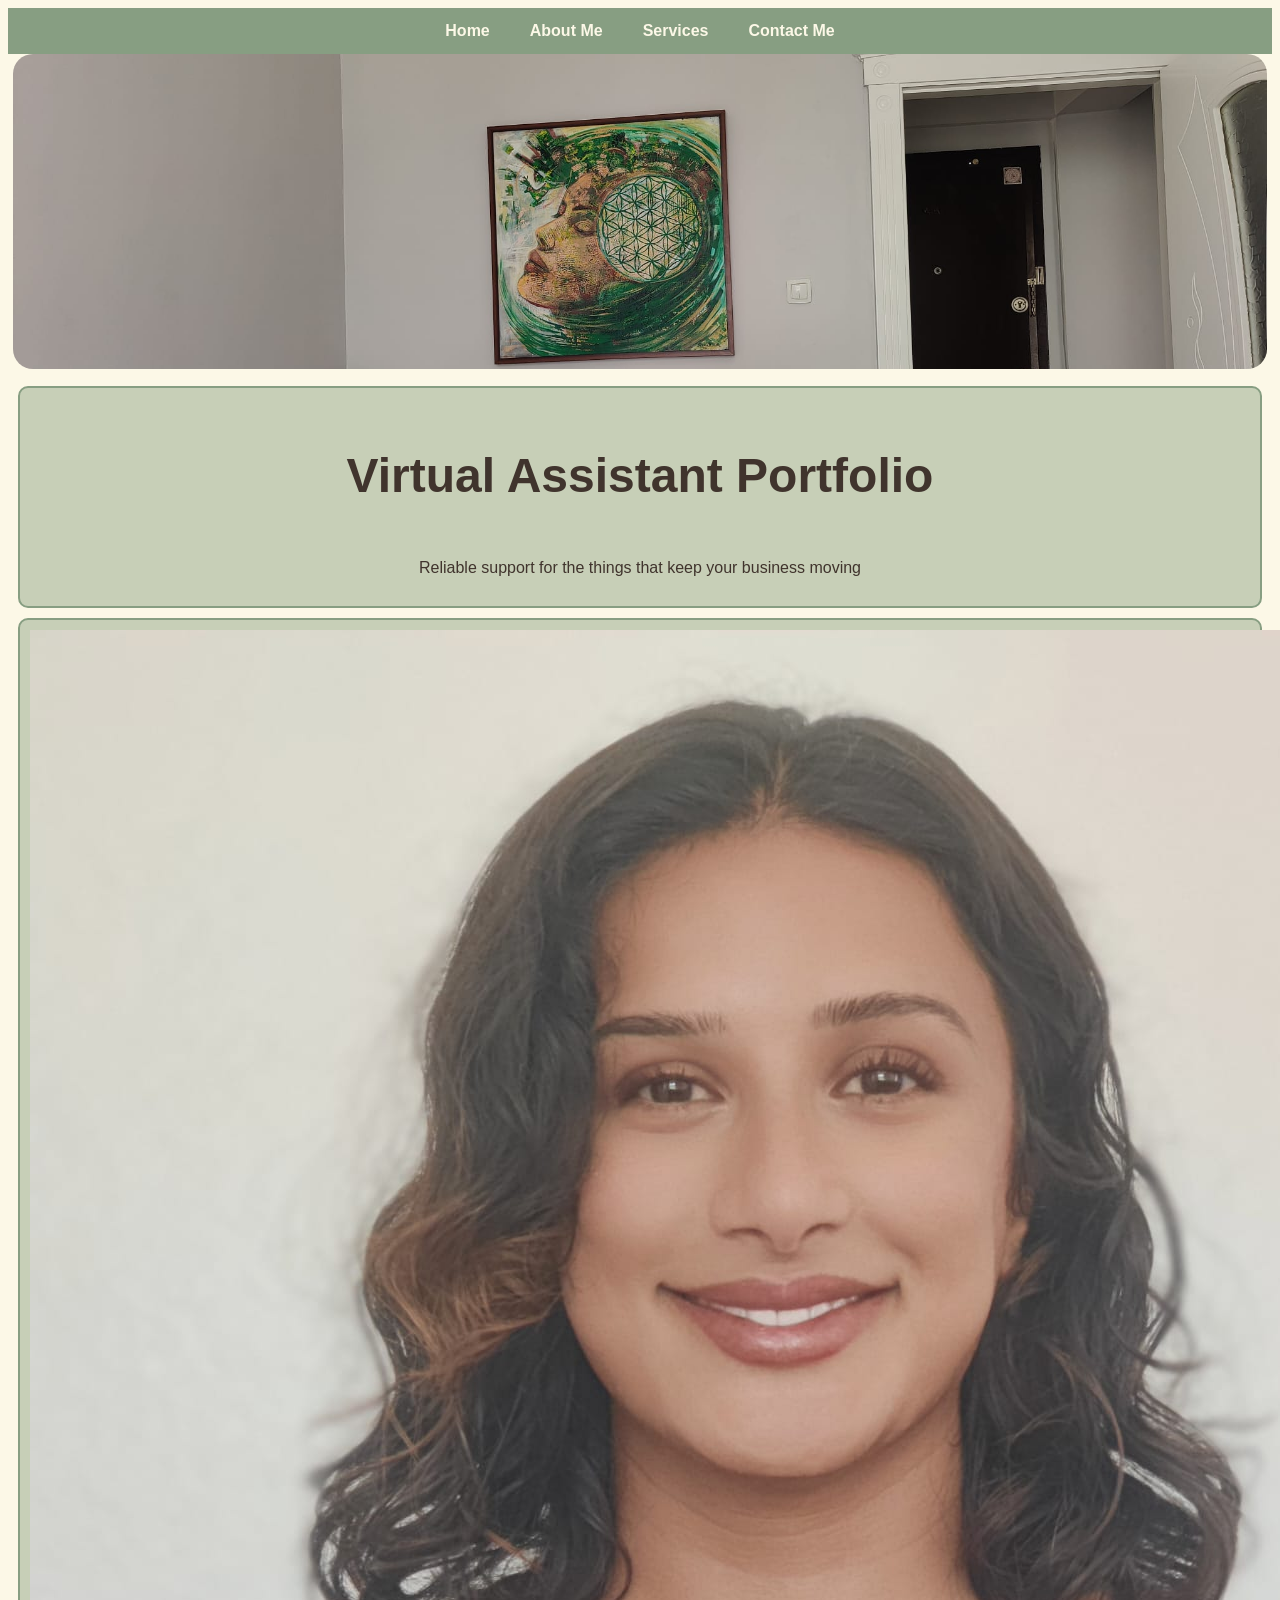
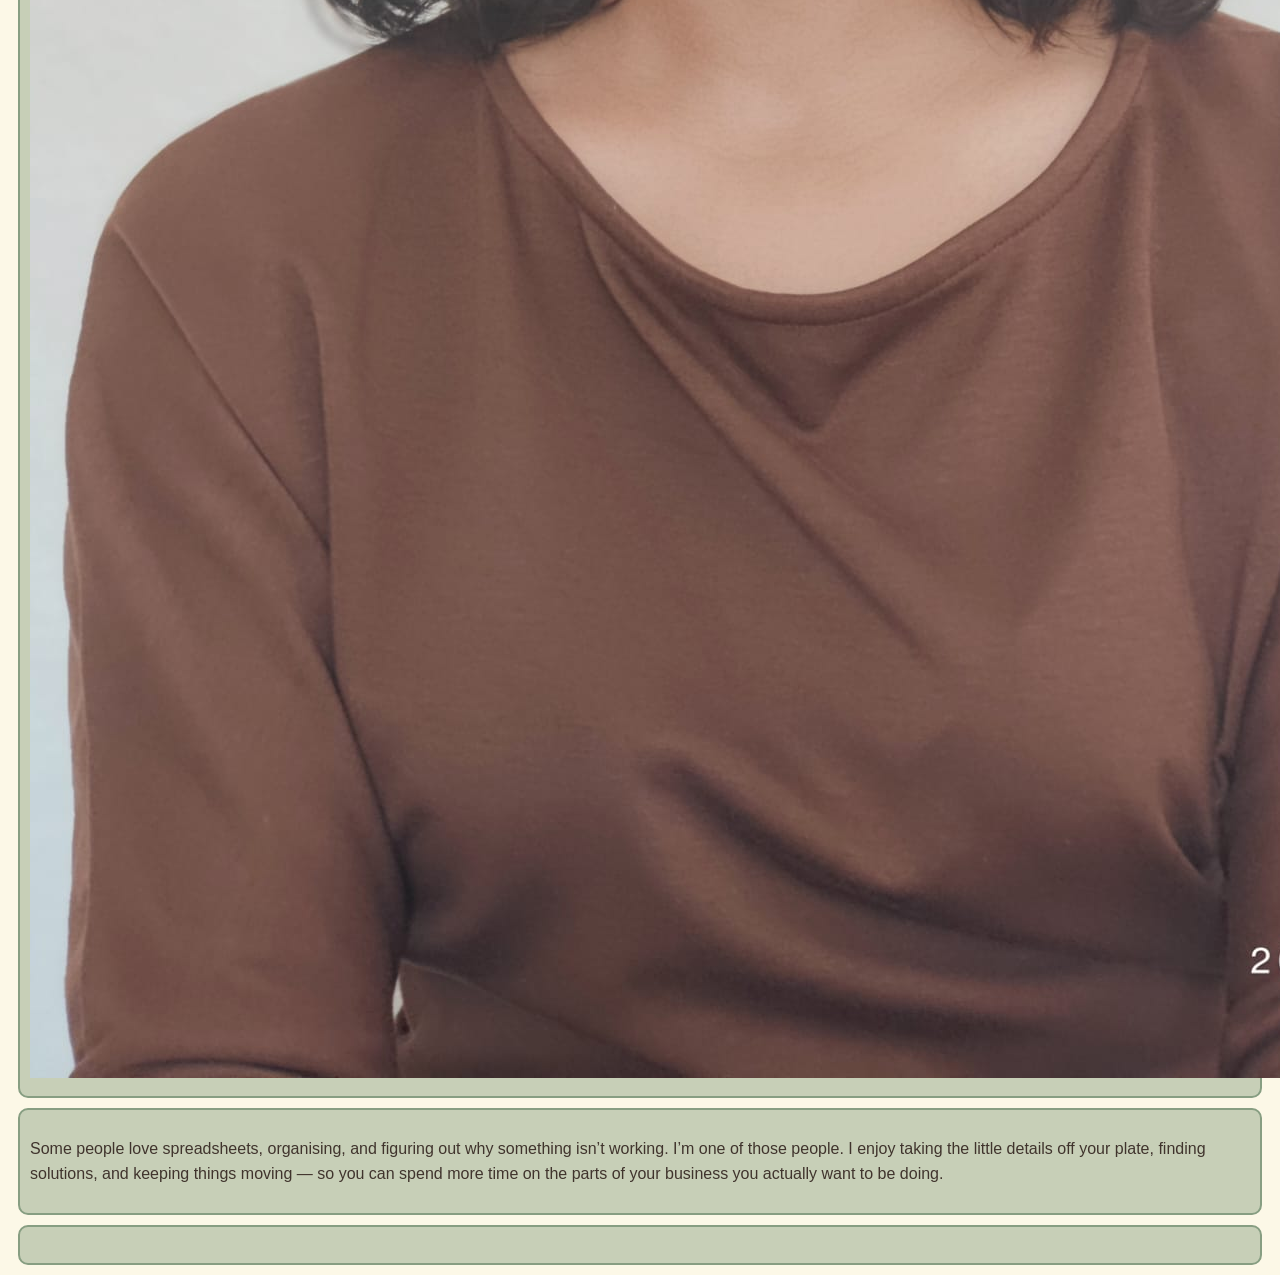
==== index.html @ 24ca6c6f "Move portfolio website files to repository root" ====
<!DOCTYPE html>
<html lang="en">
<head>
    <meta charset="UTF-8">
    <meta name="viewport" content="width=device-width, initial-scale=1.0">
    <title>Virtual Assistant Portfolio</title>
    <link rel="stylesheet" href="styles.css">
</head>

<body>
    <nav>
        <ul>
            <li><a href="index.html">Home</a></li>
            <li><a href="about-me.html">About Me</a></li>
            <li><a href="services.html">Services</a></li>
            <li><a href="contact-me.html">Contact Me</a></li>
        </ul>
    </nav>

    <header>
        <img src="images/Cover banner.jpeg" alt="photo of Shabnam working on her laptop in her home office" id="cover-banner">
        <section>
            <h1>Virtual Assistant Portfolio</h1>
            <p>Reliable support for the things that keep your business moving</p>
        </section>
    </header>

    <main>

        <div id="bio-container">
        <section id="headshot">
            <img src="images/headshot.jpeg" alt="headshot of Shabnam" id="headshot">
        </section>

        <section id="short-bio">
            <p>Some people love spreadsheets, organising, and figuring out why something isn’t working. I’m one of those people. I enjoy taking the little details off your plate, finding solutions, and keeping things moving — so you can spend more time on the parts of your business you actually want to be doing.</p>
        </section>

        <section id="CTA">
            <p></p>
        </section>
        </div>
        
    </main>

</body>
</html>
---- styles.css ----
/* Universal styles start */
:root {
    --text-color: #40342d;
    --background-page-color: #fcf8e7;
    --background-section-color: #c7cfb7;
    --border-section-color: #879e82;
    --unnamed-color: #a98467;
}

body {
    font-family: 'Trebuchet MS', 'Lucida Sans Unicode', 'Lucida Grande', 'Lucida Sans', Arial, sans-serif;
    line-height: 1.6;
    color: var(--text-color);
    background-color: var(--background-page-color);
}

section {
    background-color: var(--background-section-color);
    border-radius: 10px;
    border: 2px solid var(--border-section-color);
    padding: 10px;
    margin: 10px;
}

h2 {
    font-size: 2rem;
}

/* Universal styles end */

/*Navbar styles start */
nav ul {
    display: flex;
    list-style-type: none;
    padding: 0;
    margin: 0;
    background-color: var(--border-section-color);
    justify-content: center;
}

nav ul li {
    display: block;
    padding: 10px 20px;
}

nav ul li a {
    text-decoration: none;
    color: var(--background-page-color);
    font-weight: bold;
}

nav ul li a:hover {
    color: var(--border-section-color);
    background-color: var(--background-page-color);
    border-radius: 5px;
}


/*Navbar styles end */

/* Header styles start */
#cover-banner {
    object-fit: cover;
    width: 98vw;
    height: 35vh;
    object-position: top;
    border-radius: 20px;
    margin: 0;
    padding: 0;
}

header {
    text-align: center;
}

h1 {
    font-size: 3rem;
}

/* Header styles end */

/* What I bring styles start */

#what-i-bring {
    display: grid;
    grid-template-columns: repeat(2, 1fr);
    align-items: center;
}

#what-i-bring h2{
    grid-column: 1 / -1;
    text-align: center;
}

/* Bio styles start */

#bio {

}

/* Bio styles end */

/* Timeline styles */
#timeline-list dl {
    --timeline-line: var(--unnamed-color);
    position: relative;
    margin: 0;
    padding: 0.5rem 0 0.5rem 2rem;
    text-align: left;
}

#timeline-list dl::before {
    content: "";
    position: absolute;
    top: 0.85rem;
    bottom: 4rem;
    left: 1rem;
    width: 2px;
    background: var(--timeline-line);
}

#timeline-list dl dt,
#timeline-list dl dd {
    position: relative;
    z-index: 1;
    margin: 0;
    padding-bottom: 0.65rem;
}

#timeline-list dl dt {
    font-weight: 700;
}

#timeline-list dl dt::after {
    content: "";
    position: absolute;
    top: 0.35rem;
    left: -1.35rem;
    width: 0.85rem;
    height: 0.85rem;
    border-radius: 50%;
    background: var(--timeline-line);
}

#timeline-list dl dd {
    color: var(--text-color);
    line-height: 1.3;
}

@media (max-width: 520px) {
    #timeline-list dl {
        padding-left: 1.75rem;
    }

    #timeline-list dl dt::after {
        left: -1.67rem;
    }
}
/*Timeline styles end */

/* What I bring styles end */

#navbar {
    display: flex;
    flex-wrap: wrap;
    justify-content: center;
    gap: 0.5rem;
}

#navbar 
a {
    text-decoration: none;
    color: var(--text-color);
    font-weight: bold;
    padding: 0.5rem 1rem;
    border-radius: 5px;
    transition: background-color 0.3s ease;
}

#navbar a:hover {
    background-color: var(--background-page-color);
}

#navbar span {
  padding-right: 0.5rem;
  border-right: 3px solid var(--border-section-color);
}
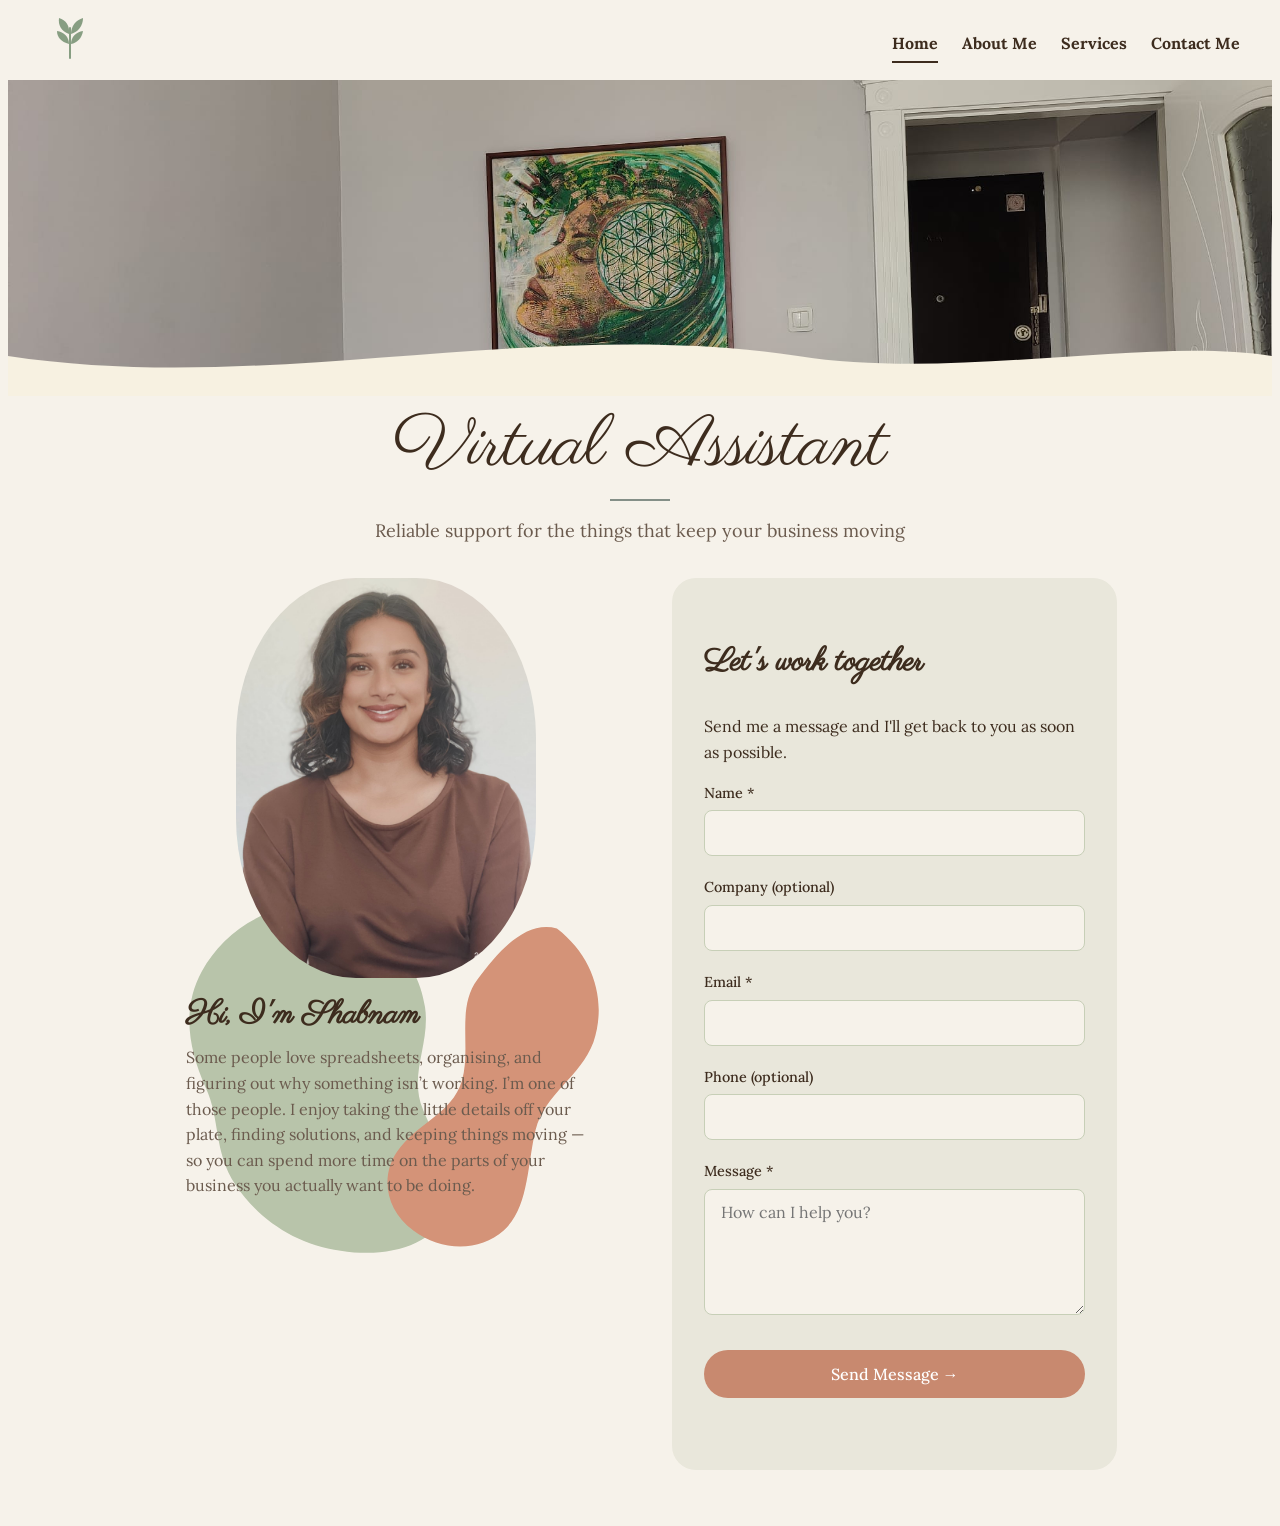
==== commit 053e7687: "Homepage complete" ====
--- a/index.html
+++ b/index.html
@@ -5,43 +5,177 @@
     <meta name="viewport" content="width=device-width, initial-scale=1.0">
     <title>Virtual Assistant Portfolio</title>
     <link rel="stylesheet" href="styles.css">
+    <link rel="preconnect" href="https://fonts.googleapis.com">
+    <link rel="preconnect" href="https://fonts.gstatic.com" crossorigin>
+    <link href="https://fonts.googleapis.com/css2?family=Lora:ital,wght@0,400..700;1,400..700&family=Parisienne&display=swap" rel="stylesheet">
 </head>
 
 <body>
-    <nav>
-        <ul>
-            <li><a href="index.html">Home</a></li>
-            <li><a href="about-me.html">About Me</a></li>
-            <li><a href="services.html">Services</a></li>
-            <li><a href="contact-me.html">Contact Me</a></li>
-        </ul>
-    </nav>
+    <div class="site-header">
+        <a href="index.html" id="logo" aria-label="Home">
+            <svg
+                viewBox="0 0 60 60"
+                width="60"
+                height="60"
+                xmlns="http://www.w3.org/2000/svg"
+                aria-label="Virtual Assistant logo"
+            >
+                <g fill="#879e82">
+
+                    <path d="M29 24 C21 21 18 15 19 8 C26 10 30 16 29 24Z"/>
+                    <path d="M31 24 C31 16 36 10 43 8 C43 16 38 22 31 24Z"/>
+
+                    <path d="M29 34 C21 32 17 27 17 21 C24 22 29 27 29 34Z"/>
+                    <path d="M31 34 C31 27 36 22 43 21 C42 28 37 33 31 34Z"/>
+
+                    <path d="M30 48 C30 38 30 28 30 18"
+                        fill="none"
+                        stroke="#879e82"
+                        stroke-width="2"
+                        stroke-linecap="round"/>
+
+                </g>
+            </svg>
+        </a>
+        
+        <nav>
+            <ul>
+                <li><a href="index.html" class="active" aria-current="page">Home</a></li>
+                <li><a href="about-me.html">About Me</a></li>
+                <li><a href="services.html">Services</a></li>
+                <li><a href="contact-me.html">Contact Me</a></li>
+            </ul>
+        </nav>
+    </div>
 
     <header>
-        <img src="images/Cover banner.jpeg" alt="photo of Shabnam working on her laptop in her home office" id="cover-banner">
-        <section>
-            <h1>Virtual Assistant Portfolio</h1>
-            <p>Reliable support for the things that keep your business moving</p>
-        </section>
+        <div class="hero-image-wrapper">
+            <img src="images/Cover banner.jpeg" id="cover-banner" alt="photo of Shabnam working on her laptop in her home office">
+            <svg class="curve-divider" viewBox="0 0 1440 80" preserveAspectRatio="none" xmlns="http://www.w3.org/2000/svg">
+                <path d="M0,40 C300,80 600,0 900,40 C1080,65 1300,20 1440,40 L1440,80 L0,80 Z" fill="#f7f1e1"/>
+            </svg>
+        </div>
+        <div class="hero-text">
+            <h1 class="script-heading">Virtual Assistant</h1>
+            <span class="heading-underline" aria-hidden="true"></span>
+            <p class="hero-tagline">Reliable support for the things that keep your business moving</p>
+        </div>
     </header>
 
-    <main>
+    <main id="index-main">
+        <div class="short-bio">
+            <div class="headshot-container">
+                <img src="images/headshot.jpeg" 
+                    alt="headshot of Shabnam" 
+                    id="headshot">
+                <svg viewBox="0 0 160 190" xmlns="http://www.w3.org/2000/svg" id="headshot-svg-left">
+                    <path
+                        d="M77 3
+                        C108 7 132 28 136 56
+                        C139 76 127 92 135 111
+                        C143 130 155 147 148 165
+                        C140 184 115 190 91 186
+                        C67 183 47 169 35 151
+                        C23 133 27 116 19 99
+                        C10 79 6 57 17 37
+                        C28 17 51 0 77 3Z"
+                        fill="#B8C4AA"/>
+                </svg>
+                <svg viewBox="0 0 110 170" xmlns="http://www.w3.org/2000/svg" id="headshot-svg-right">
+                    <path
+                        d="M48 4
+                        C71 7 87 23 91 43
+                        C94 61 83 76 88 94
+                        C93 111 104 128 99 144
+                        C94 159 78 168 61 166
+                        C44 164 34 151 35 137
+                        C36 120 49 108 45 91
+                        C41 75 25 62 27 45
+                        C29 27 33 8 48 4Z"
+                        fill="#D49378"/>
+                </svg>
+            </div>
 
-        <div id="bio-container">
-        <section id="headshot">
-            <img src="images/headshot.jpeg" alt="headshot of Shabnam" id="headshot">
-        </section>
+            <div class="bio-text">
+                <h2 class="script-heading">Hi, I'm Shabnam</h2>
+                <p>
+                    Some people love spreadsheets, organising, and figuring out why something isn’t working. 
+                    I’m one of those people. I enjoy taking the little details off your plate, finding solutions, 
+                    and keeping things moving — so you can spend more time on the parts of your business you 
+                    actually want to be doing.
+                </p>
+            </div>
+            <a href="#contact-form" class="scroll-to-form">Get in touch ↓</a>
+        </div>
 
-        <section id="short-bio">
-            <p>Some people love spreadsheets, organising, and figuring out why something isn’t working. I’m one of those people. I enjoy taking the little details off your plate, finding solutions, and keeping things moving — so you can spend more time on the parts of your business you actually want to be doing.</p>
-        </section>
+        <div class="cta" id="contact-form">
+            <h2 class="script-heading">Let's work together</h2>
+            <p>Send me a message and I'll get back to you as soon as possible.</p>
 
-        <section id="CTA">
-            <p></p>
-        </section>
+            <form action="https://api.web3forms.com/submit" method="POST">
+                <input type="hidden" name="access_key" value="1ca4f7ae-00f7-48b3-9ad8-837ef4db3cb2">
+                <div class="form-field">
+                    <label for="name">Name *</label>
+                    <input type="text" id="name" name="name" autocomplete="name" required>
+                </div>
+                <div class="form-field">
+                    <label for="company">Company (optional)</label>
+                    <input type="text" id="company" name="company" autocomplete="organization">
+                </div>
+                <div class="form-field">
+                    <label for="email">Email *</label>
+                    <input type="email" id="email" name="email" required autocomplete="email">
+                </div>
+                <div class="form-field">
+                    <label for="phone">Phone (optional)</label>
+                    <input type="tel" id="phone" name="phone" autocomplete="tel">
+                </div>
+                <div class="form-field">
+                    <label for="message">Message *</label>
+                    <textarea id="message" name="message" rows="5" required placeholder="How can I help you?"></textarea>
+                </div>
+                <input type="checkbox" name="botcheck" class="honeypot" tabindex="-1" autocomplete="off">
+                <button type="submit">Send Message <span class="arrow" aria-hidden="true">→</span></button>
+                <div id="form-result" aria-live="polite"></div>
+            </form>
         </div>
-        
-    </main>
+</main>
 
+<script>
+    document.querySelector("form").addEventListener("submit", async function(event) {
+        event.preventDefault();
+
+        const form = event.target;
+        const result = document.getElementById("form-result");
+        const button = form.querySelector("button[type=submit]");
+
+        button.textContent = "Sending...";
+        button.disabled = true;
+
+        const formData = new FormData(form);
+
+        try {
+            const response = await fetch(form.action, {
+                method: "POST",
+                body: formData,
+                headers: { "Accept": "application/json" }
+            });
+
+            const json = await response.json();
+
+            if (response.status === 200) {
+                result.innerHTML = "Thank you! I'll be in touch soon.";
+                form.reset();
+            } else {
+                result.innerHTML = "Something went wrong. Please try again.";
+            }
+        } catch (error) {
+            result.innerHTML = "Network error. Please try again.";
+        } finally {
+            button.textContent = "Send Message";
+            button.disabled = false;
+        }
+    });
+</script>
 </body>
 </html>
--- a/styles.css
+++ b/styles.css
@@ -1,90 +1,308 @@
-/* Universal styles start */
+/* ============================================
+   UNIVERSAL / GLOBAL
+   ============================================ */
 :root {
-    --text-color: #40342d;
-    --background-page-color: #fcf8e7;
-    --background-section-color: #c7cfb7;
-    --border-section-color: #879e82;
-    --unnamed-color: #a98467;
+    /* ---------- Base palette ---------- */
+    --cream:            #f6f2ea;
+    --dark-brown:       #3d2c1e;
+    --sage-green:       #848f87;
+    --soft-sage:        #e9e7db;
+    --light-sage:       #c7cfb7;
+    --terracotta:       #c8896f;
+    --soft-terracotta:  #d99b81;
+
+    /* ---------- Semantic roles ---------- */
+    --background-page:      var(--cream);
+    --background-form:      var(--soft-sage);
+    --background-button:    var(--terracotta);
+    --background-button-hover: #b87660;   /* slightly darker for hover */
+    
+    --text-color:           var(--dark-brown);
+    --text-on-button:       #ffffff;
+    --text-muted:           #6b5b4e;      /* for secondary text */
+
+    --border-input:         var(--light-sage);
+    --border-accent:        var(--sage-green);
+}
+
+*, *::after, *::before {
+    box-sizing: border-box;
+}
+
+html {
+    scroll-behavior: smooth;
 }
 
 body {
-    font-family: 'Trebuchet MS', 'Lucida Sans Unicode', 'Lucida Grande', 'Lucida Sans', Arial, sans-serif;
+    background-color: var(--background-page);
+    color: var(--text-color);
+    font-family: 'Lora', serif;
     line-height: 1.6;
-    color: var(--text-color);
-    background-color: var(--background-page-color);
+}
+
+.script-heading {
+    font-family: 'Parisienne', cursive;
 }
 
 section {
-    background-color: var(--background-section-color);
-    border-radius: 10px;
-    border: 2px solid var(--border-section-color);
-    padding: 10px;
-    margin: 10px;
+    margin: 0;
 }
 
 h2 {
     font-size: 2rem;
 }
 
-/* Universal styles end */
-
-/*Navbar styles start */
+/* ============================================
+   NAVIGATION
+   ============================================ */
+
+.site-header {
+    display: flex;
+    justify-content: space-between;
+    align-items: center;
+    padding: 0.15rem 2rem;
+    background-color: var(--background-page);
+}
+
+#logo {
+    color: var(--sage-green);
+}
+
 nav ul {
     display: flex;
+    gap: 1.5rem;
+    justify-content: center;
     list-style-type: none;
+    margin: 0;
     padding: 0;
-    margin: 0;
-    background-color: var(--border-section-color);
-    justify-content: center;
-}
-
-nav ul li {
+}
+
+nav a {
+    border-bottom: 2px solid transparent;
+    color: var(--text-color); 
+    font-weight: bold;
+    padding: 0.5rem 0;
+    text-decoration: none;
+    transition: border-color 0.2s ease;
+}
+
+nav a:hover {
+    border-bottom-color: var(--text-color);
+}
+
+nav a.active {
+    border-bottom-color: var(--text-color);
+}
+
+/* ============================================
+   HOME PAGE (index.html)
+   ============================================ */
+
+header h1 {
+    font-size: 4.5rem;
+    font-weight: 400;
+    line-height: 1;
+    margin: 0 0 0.5rem 0;
+}
+
+.heading-underline {
+    background-color: var(--sage-green);
+    display: inline-block;
+    height: 2px;
+    margin: 0.5rem 0 1rem 0;
+    width: 60px;
+}
+
+.hero-tagline {
+    color: var(--text-muted);
+    font-size: 1.125rem;
+    margin: 0;
+}
+
+.hero-text {
+    align-items: center;
+    display: flex;
+    flex-direction: column;
+    padding: 1rem 1rem;
+    text-align: center;
+}
+
+#cover-banner {
+    height: 35vh;
+    margin: 0;
+    object-fit: cover;
+    object-position: top;
+    padding: 0;
+    width: 100%;
+}
+
+.hero-image-wrapper {
+    position: relative;
+    line-height: 0;      /* removes tiny gap below image */
+}
+
+.curve-divider {
+    position: absolute;
+    bottom: -1px;        /* tiny overlap to prevent sub-pixel gap */
+    left: 0;
+    width: 100%;
+    height: 80px;
+}
+
+#index-main {
+    display: grid;
+    gap: 4rem;
+    grid-template-columns: 1fr 1fr;
+    margin: 0 auto;
+    max-width: 1050px;
+    padding: 1rem 3rem 3rem 3rem;
+}
+
+#headshot-container {
+    position: relative;
+}
+
+#headshot-svg-left {
+    position: absolute;
+    max-width: 300px;
+    z-index: -1;
+    top: 120%;
+    left: 25%;
+    transform: translate(-50%, -50%);
+}
+
+#headshot-svg-right {
+    position: absolute;
+    max-width: 300px;
+    max-height: 350px;
+    z-index: -1;
+    top: 120%;
+    left: 38%;
+    transform: translate(-50%, -50%) rotate(30deg);
+}
+
+#headshot {
+    border-radius: 40%;
     display: block;
-    padding: 10px 20px;
-}
-
-nav ul li a {
-    text-decoration: none;
-    color: var(--background-page-color);
-    font-weight: bold;
-}
-
-nav ul li a:hover {
-    color: var(--border-section-color);
-    background-color: var(--background-page-color);
-    border-radius: 5px;
-}
-
-
-/*Navbar styles end */
-
-/* Header styles start */
-#cover-banner {
+    height: auto;
+    width: 100%;
+    margin: 0 auto 0.5rem auto;
+    max-width: 300px;
     object-fit: cover;
-    width: 98vw;
-    height: 35vh;
-    object-position: top;
-    border-radius: 20px;
-    margin: 0;
-    padding: 0;
-}
-
-header {
+}
+
+.short-bio {
+    display: flex;
+    flex-direction: column;
+    align-items: center;
+    margin: 0 auto;
+    max-width: 400px;
+}
+
+.bio-text h2 {
+    margin-bottom: 0.25rem;
+    margin-top: 0.25rem;
+    z-index: 1;
+}
+
+.bio-text p {
+    color: var(--text-muted);
+    margin-top: 0.25rem;
+    margin-bottom: 0;
+}
+
+.scroll-to-form {
+    display: none;
+}
+
+.cta {
+    background-color: var(--background-form);
+    border-radius: 24px;
+    padding: 2rem;
+}
+
+.form-field {
+    margin-bottom: 1.25rem;
+}
+
+label {
+    display: block;
+    font-size: 0.9rem;
+    font-weight: 500;
+    margin-bottom: 0.35rem;
+    color: var(--text-color); 
+    font-family: inherit;
+}
+
+input, textarea {
+    width: 100%;
+    padding: 0.75rem 1rem;
+    border: 1px solid var(--border-input);
+    border-radius: 8px;
+    background-color: var(--cream);
+    font-family: inherit;
+    font-size: 1rem;
+}
+
+textarea {
+    resize: vertical;
+}
+
+input:focus, textarea:focus {
+    outline: none;
+    border-color: var(--sage-green);
+    box-shadow: 0 0 0 3px rgba(142, 163, 132, 0.2);
+}
+
+.honeypot {
+    display: none;
+}
+
+button {
+    background-color: var(--background-button);
+    color: var(--text-on-button);
+    border: none;
+    border-radius: 999px;
+    padding: 0.85rem 2rem;
+    width: 100%;
+    font-size: 1rem;
+    font-family: inherit;
+    font-weight: 500;
+    cursor: pointer;
+    transition: background-color 0.2s ease;
+    margin-top: 0.5rem;
+}
+
+button:hover {
+    background-color: var(--background-button-hover);
+}
+
+.arrow {
+    display: inline-block;
+    transition: transform 0.2s ease;
+}
+
+button:hover .arrow {
+    transform: translateX(4px);
+}
+
+#form-result {
+    color: var(--text-color);
+    font-size: 1rem;
     text-align: center;
-}
-
-h1 {
-    font-size: 3rem;
-}
-
-/* Header styles end */
-
-/* What I bring styles start */
+    margin-top: 1rem;
+    min-height: 1.5rem; /* reserves space so layout doesn't jump */
+}
+
+
+/* ============================================
+   ABOUT PAGE (about-me.html)
+   ============================================ */
 
 #what-i-bring {
+    align-items: center;
     display: grid;
     grid-template-columns: repeat(2, 1fr);
-    align-items: center;
 }
 
 #what-i-bring h2{
@@ -92,39 +310,30 @@
     text-align: center;
 }
 
-/* Bio styles start */
-
-#bio {
-
-}
-
-/* Bio styles end */
-
-/* Timeline styles */
 #timeline-list dl {
-    --timeline-line: var(--unnamed-color);
+    --timeline-line: var(--terracotta);
+    margin: 0;
+    padding: 0.5rem 0 0.5rem 2rem;
     position: relative;
-    margin: 0;
-    padding: 0.5rem 0 0.5rem 2rem;
     text-align: left;
 }
 
 #timeline-list dl::before {
+    background: var(--timeline-line);
+    bottom: 4rem;
     content: "";
+    left: 1rem;
     position: absolute;
     top: 0.85rem;
-    bottom: 4rem;
-    left: 1rem;
     width: 2px;
-    background: var(--timeline-line);
 }
 
 #timeline-list dl dt,
 #timeline-list dl dd {
+    margin: 0;
+    padding-bottom: 0.65rem;
     position: relative;
     z-index: 1;
-    margin: 0;
-    padding-bottom: 0.65rem;
 }
 
 #timeline-list dl dt {
@@ -132,14 +341,14 @@
 }
 
 #timeline-list dl dt::after {
+    background: var(--timeline-line);
+    border-radius: 50%;
     content: "";
     position: absolute;
     top: 0.35rem;
     left: -1.35rem;
     width: 0.85rem;
     height: 0.85rem;
-    border-radius: 50%;
-    background: var(--timeline-line);
 }
 
 #timeline-list dl dd {
@@ -156,32 +365,72 @@
         left: -1.67rem;
     }
 }
-/*Timeline styles end */
-
-/* What I bring styles end */
-
-#navbar {
-    display: flex;
-    flex-wrap: wrap;
-    justify-content: center;
-    gap: 0.5rem;
-}
-
-#navbar 
-a {
-    text-decoration: none;
-    color: var(--text-color);
-    font-weight: bold;
-    padding: 0.5rem 1rem;
-    border-radius: 5px;
-    transition: background-color 0.3s ease;
-}
-
-#navbar a:hover {
-    background-color: var(--background-page-color);
-}
-
-#navbar span {
-  padding-right: 0.5rem;
-  border-right: 3px solid var(--border-section-color);
-}+
+/* ============================================
+   Mobile responsiveness
+   ============================================ */
+
+@media (max-width: 768px) {
+    #index-main {
+        grid-template-columns: 1fr;
+        gap: 2rem;
+        padding: 1rem 1.25rem 3rem 1.25rem;
+    }
+
+    header h1 {
+        font-size: 3rem;
+    }
+
+    .hero-tagline {
+        font-size: 1rem;
+    }
+
+    .site-header {
+        flex-direction: column;
+        gap: 0.5rem;
+        padding: 0.75rem 1rem;
+    }
+
+    nav a {
+        font-size: 0.9rem;
+    }
+
+    #headshot {
+        max-width: 250px;
+    }
+
+    #headshot-svg-left, #headshot-svg-right {
+        display: none;
+    }
+
+     .scroll-to-form {
+        background-color: var(--background-button);
+        color: var(--text-on-button);
+        display: block;
+        text-align: center;
+        text-decoration: none;
+        padding: 0.85rem 2rem;
+        border-radius: 999px;
+        font-weight: 500;
+        margin-top: 0.25rem;
+        transition: background-color 0.2s ease;
+    }
+    
+    .scroll-to-form:hover {
+        background-color: var(--background-button-hover);
+    }
+
+    .cta {
+        padding: 1.5rem;
+    }
+
+    .cta h2 {
+        font-size: 2rem;
+    }
+
+    button {
+        padding: 0.75rem 1.5rem;
+        font-size: 0.95rem;
+    }
+}
+
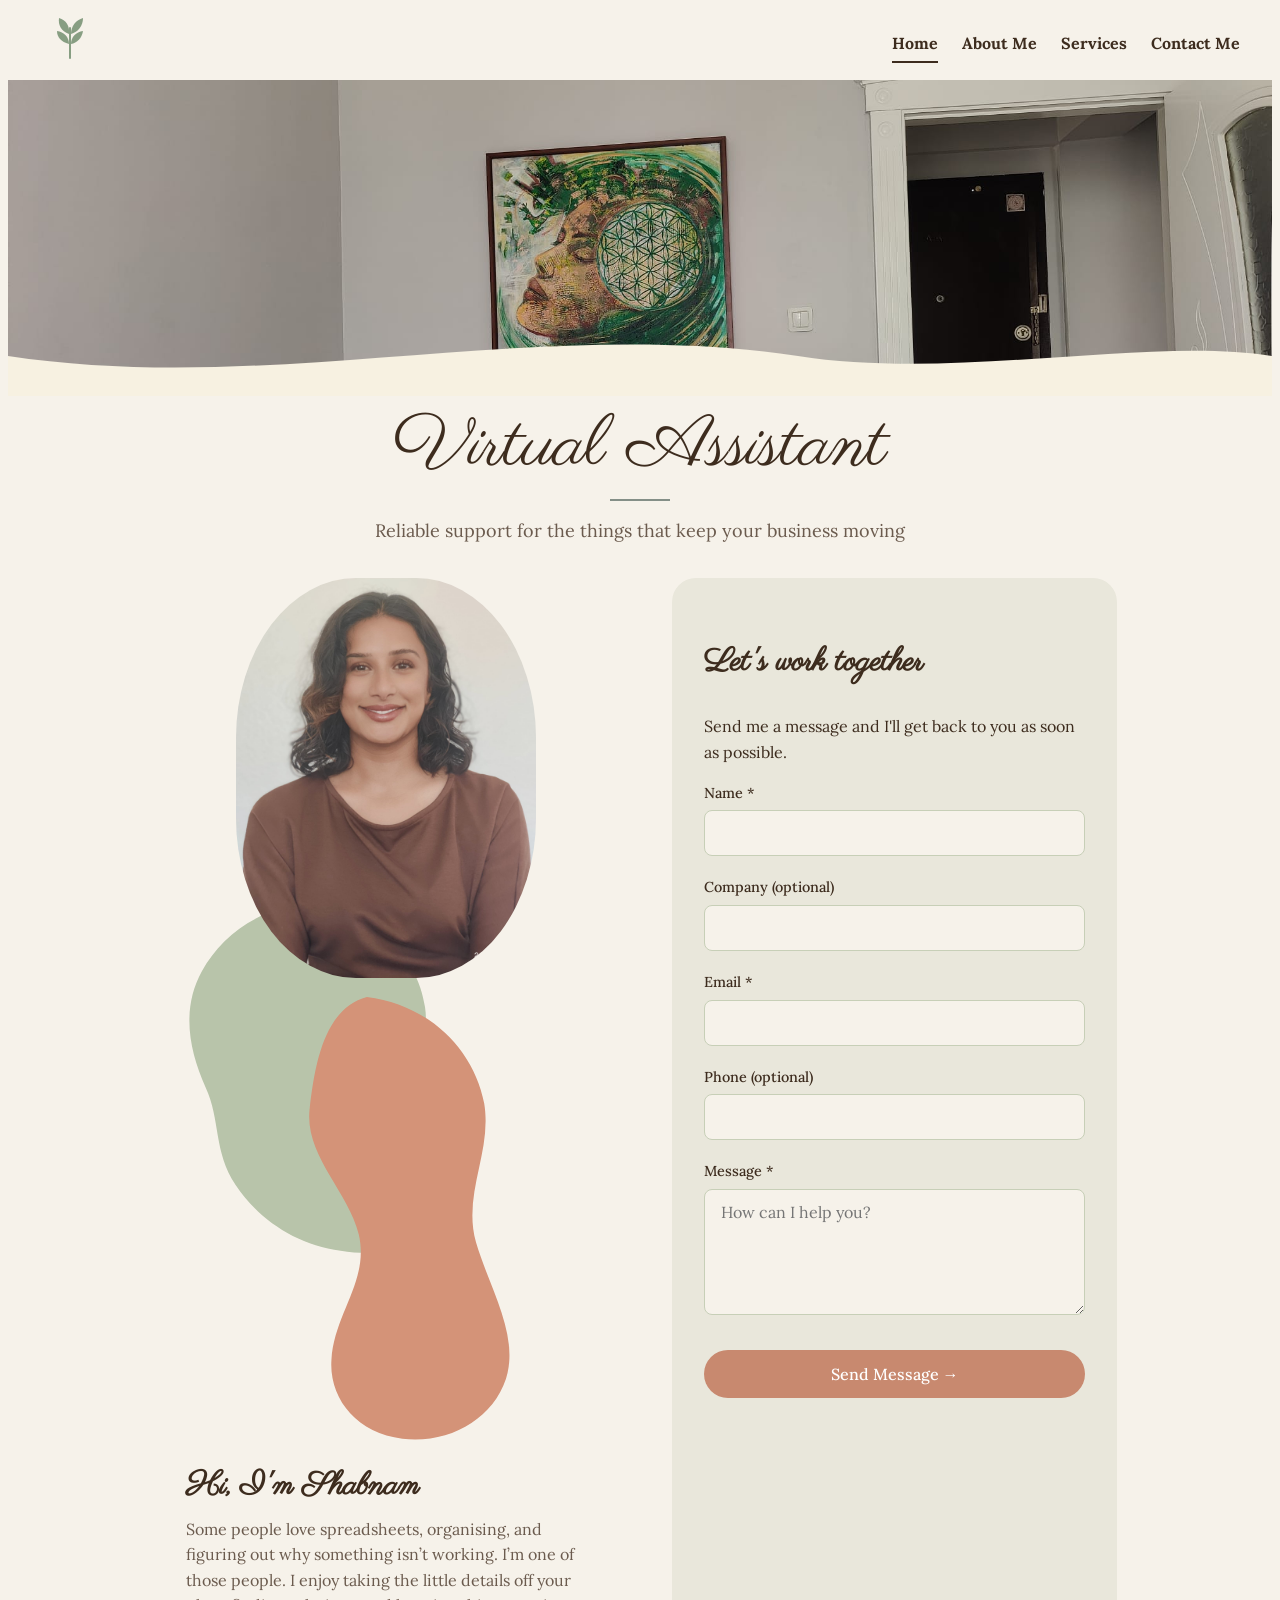
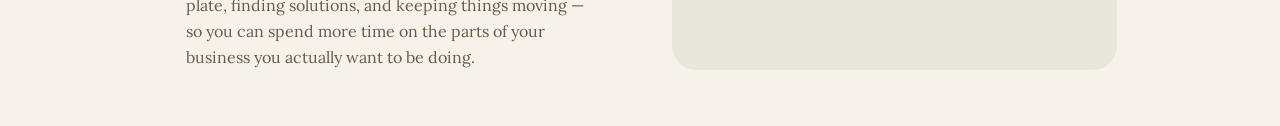
==== commit 35586dd1: "Complete homepage and add page structure" ====
--- a/index.html
+++ b/index.html
@@ -18,7 +18,6 @@
                 width="60"
                 height="60"
                 xmlns="http://www.w3.org/2000/svg"
-                aria-label="Virtual Assistant logo"
             >
                 <g fill="#879e82">
 
@@ -64,11 +63,11 @@
 
     <main id="index-main">
         <div class="short-bio">
-            <div class="headshot-container">
+            <div class="index-headshot-container">
                 <img src="images/headshot.jpeg" 
-                    alt="headshot of Shabnam" 
-                    id="headshot">
-                <svg viewBox="0 0 160 190" xmlns="http://www.w3.org/2000/svg" id="headshot-svg-left">
+                    alt="Shabnam Nazir, Virtual Assistant, professional headshot." 
+                    id="index-headshot">
+                <svg viewBox="0 0 160 190" xmlns="http://www.w3.org/2000/svg" id="index-headshot-svg-left">
                     <path
                         d="M77 3
                         C108 7 132 28 136 56
@@ -81,7 +80,7 @@
                         C28 17 51 0 77 3Z"
                         fill="#B8C4AA"/>
                 </svg>
-                <svg viewBox="0 0 110 170" xmlns="http://www.w3.org/2000/svg" id="headshot-svg-right">
+                <svg viewBox="0 0 110 170" xmlns="http://www.w3.org/2000/svg" id="index-headshot-svg-right">
                     <path
                         d="M48 4
                         C71 7 87 23 91 43
--- a/styles.css
+++ b/styles.css
@@ -158,11 +158,11 @@
     padding: 1rem 3rem 3rem 3rem;
 }
 
-#headshot-container {
+#index-headshot-container {
     position: relative;
 }
 
-#headshot-svg-left {
+#index-headshot-svg-left {
     position: absolute;
     max-width: 300px;
     z-index: -1;
@@ -181,7 +181,7 @@
     transform: translate(-50%, -50%) rotate(30deg);
 }
 
-#headshot {
+#index-headshot {
     border-radius: 40%;
     display: block;
     height: auto;
@@ -295,6 +295,24 @@
 }
 
 
+/* ===================================================================
+   SHARED PAGES HEADERS (about-me.html, services.html, contact.html)
+   =================================================================== */
+
+.page-header {
+    text-align: center;
+    padding: 3rem, 1rem, 1rem, 1rem;
+}
+
+.page-header h1 {
+    font-size: 3.5rem;
+    font-weight: 400;
+    line-height: 1;
+    margin: 0 0 0.5rem 0;
+}
+
+
+
 /* ============================================
    ABOUT PAGE (about-me.html)
    ============================================ */
@@ -395,11 +413,11 @@
         font-size: 0.9rem;
     }
 
-    #headshot {
+    #index-headshot {
         max-width: 250px;
     }
 
-    #headshot-svg-left, #headshot-svg-right {
+    #index-headshot-svg-left, #index-headshot-svg-right {
         display: none;
     }
 
